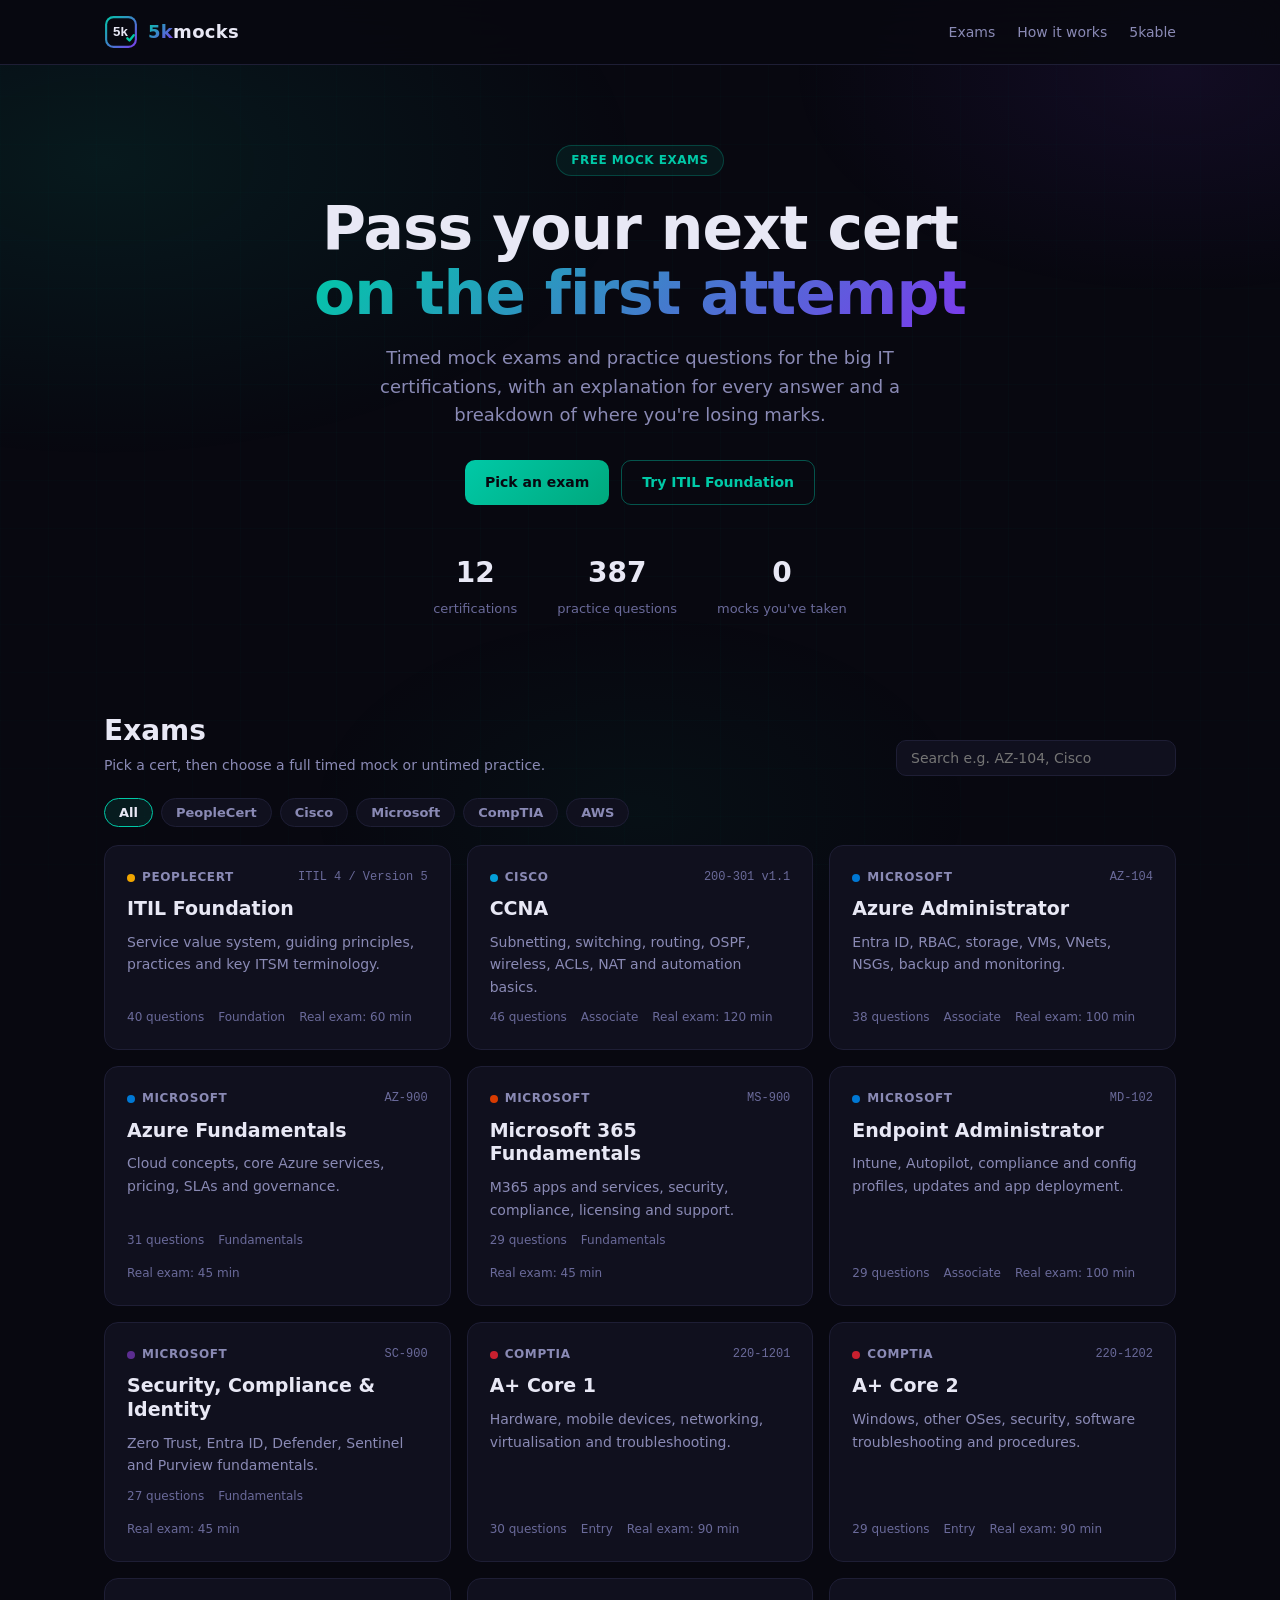
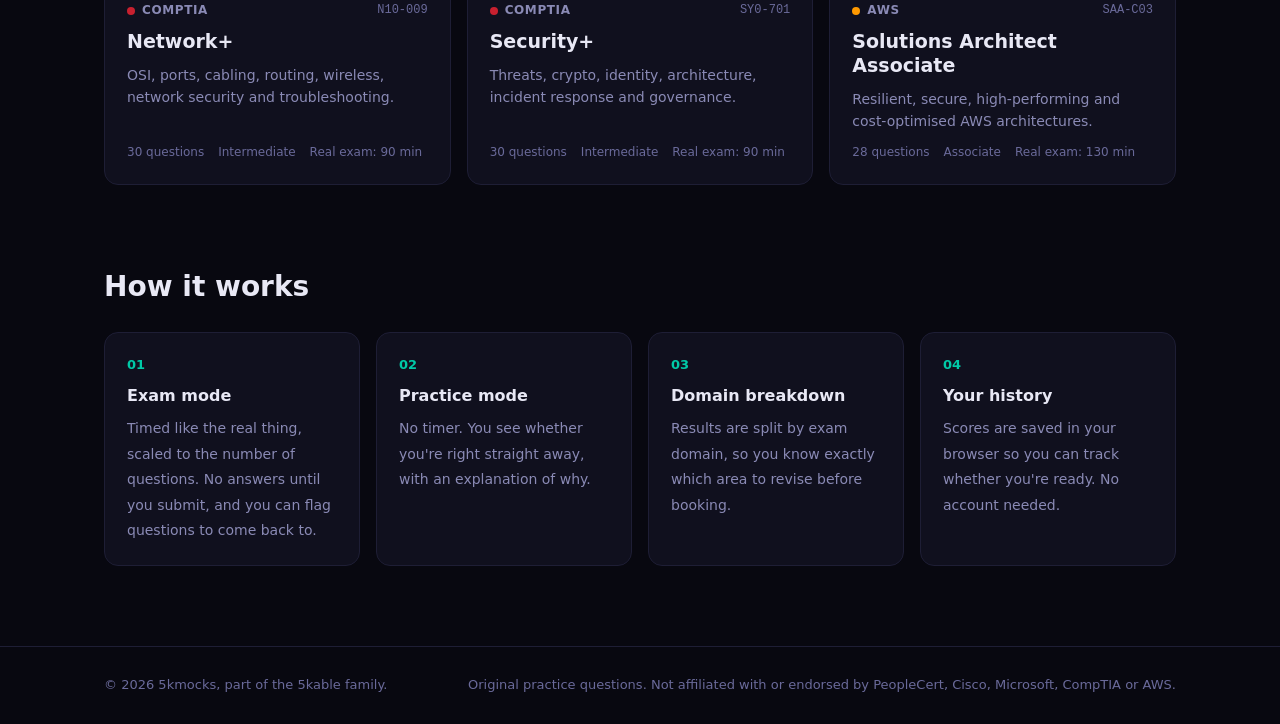
==== index.html @ a6d93359 "Create 5kmocks: mock exams for ITIL, CCNA, AZ-104 and other IT certs Static site with timed exam mod" ====
<!DOCTYPE html>
<html lang="en">
<head>
<meta charset="UTF-8">
<meta name="viewport" content="width=device-width, initial-scale=1.0">
<title>5kmocks | Free IT Certification Mock Exams</title>
<meta name="description" content="Free timed mock exams and practice questions for ITIL, CCNA, AZ-104, AZ-900, MS-900, MD-102, SC-900, CompTIA A+, Network+, Security+ and AWS SAA.">
<meta property="og:title" content="5kmocks | Free IT Certification Mock Exams">
<meta property="og:description" content="Timed mock exams with explanations for the big IT certs. From the makers of 5kable.">
<meta property="og:type" content="website">
<meta name="theme-color" content="#080810">
<link rel="icon" href="favicon.svg" type="image/svg+xml">
<link rel="stylesheet" href="assets/style.css">
</head>
<body>
<nav>
  <div class="wrap">
    <a class="logo" href="./"><img src="assets/logo.svg" alt=""><span><b class="grad-text">5k</b>mocks</span></a>
    <div class="nav-links">
      <a href="#exams">Exams</a>
      <a href="#how" class="hide-sm">How it works</a>
      <a href="https://5kable.net" class="hide-sm">5kable</a>
    </div>
  </div>
</nav>

<header class="hero">
  <div class="wrap">
    <span class="pill">Free mock exams</span>
    <h1>Pass your next cert<br><span class="grad-text">on the first attempt</span></h1>
    <p>Timed mock exams and practice questions for the big IT certifications, with an explanation for every answer and a breakdown of where you're losing marks.</p>
    <div class="hero-cta">
      <a class="btn btn-primary" href="#exams">Pick an exam</a>
      <a class="btn btn-outline" href="exam.html?cert=itil">Try ITIL Foundation</a>
    </div>
    <div class="stats">
      <div class="stat"><b id="statCerts">-</b><span>certifications</span></div>
      <div class="stat"><b id="statQs">-</b><span>practice questions</span></div>
      <div class="stat"><b id="statTaken">0</b><span>mocks you've taken</span></div>
    </div>
  </div>
</header>

<section id="exams">
  <div class="wrap">
    <div class="section-head">
      <div>
        <h2>Exams</h2>
        <p>Pick a cert, then choose a full timed mock or untimed practice.</p>
      </div>
      <input class="search" id="search" type="search" placeholder="Search e.g. AZ-104, Cisco" aria-label="Search exams">
    </div>
    <div class="filters" id="filters" style="margin-bottom:18px"></div>
    <div class="grid" id="grid"></div>
  </div>
</section>

<section id="how">
  <div class="wrap">
    <div class="section-head"><div><h2>How it works</h2></div></div>
    <div class="how">
      <div><em>01</em><b>Exam mode</b><span>Timed like the real thing, scaled to the number of questions. No answers until you submit, and you can flag questions to come back to.</span></div>
      <div><em>02</em><b>Practice mode</b><span>No timer. You see whether you're right straight away, with an explanation of why.</span></div>
      <div><em>03</em><b>Domain breakdown</b><span>Results are split by exam domain, so you know exactly which area to revise before booking.</span></div>
      <div><em>04</em><b>Your history</b><span>Scores are saved in your browser so you can track whether you're ready. No account needed.</span></div>
    </div>
  </div>
</section>

<footer>
  <div class="wrap">
    <span>&copy; <span id="yr"></span> 5kmocks, part of the 5kable family.</span>
    <span>Original practice questions. Not affiliated with or endorsed by PeopleCert, Cisco, Microsoft, CompTIA or AWS.</span>
  </div>
</footer>

<script src="assets/certs.js"></script>
<script src="data/itil.js"></script>
<script src="data/ccna.js"></script>
<script src="data/az104.js"></script>
<script src="data/az900.js"></script>
<script src="data/ms900.js"></script>
<script src="data/md102.js"></script>
<script src="data/sc900.js"></script>
<script src="data/aplus1.js"></script>
<script src="data/aplus2.js"></script>
<script src="data/netplus.js"></script>
<script src="data/secplus.js"></script>
<script src="data/awssaa.js"></script>
<script src="assets/home.js"></script>
</body>
</html>
---- assets/style.css ----
/* 5kmocks shares 5kable's palette so the two read as one family. */
:root {
  --bg: #080810;
  --bg2: #0d0d18;
  --card: #10101e;
  --card2: #14142a;
  --border: #1e1e35;
  --border2: #2a2a45;
  --teal: #00c9a7;
  --teal2: #00a87d;
  --purple: #7c3aed;
  --text: #e8e8f5;
  --muted: #8a8ab5;
  --dim: #6a6a9a;
  --red: #ff4c6a;
  --gold: #f0a500;
  --grad: linear-gradient(135deg, #00c9a7, #7c3aed);
}
* { box-sizing: border-box; margin: 0; padding: 0; }
html { scroll-behavior: smooth; }
body {
  background: var(--bg); color: var(--text);
  font-family: 'Segoe UI', system-ui, Arial, sans-serif; line-height: 1.6;
  min-height: 100vh; overflow-x: hidden;
}
body::before {
  content: ''; position: fixed; inset: 0; pointer-events: none; z-index: -1;
  background:
    radial-gradient(ellipse 70% 55% at 8% 18%, rgba(0,201,167,0.09) 0%, transparent 60%),
    radial-gradient(ellipse 55% 45% at 92% 8%, rgba(124,58,237,0.09) 0%, transparent 55%),
    radial-gradient(ellipse 45% 38% at 50% 90%, rgba(0,168,125,0.05) 0%, transparent 58%);
}
body::after {
  content: ''; position: fixed; inset: 0; pointer-events: none; z-index: -1;
  background-image:
    linear-gradient(rgba(0,201,167,0.025) 1px, transparent 1px),
    linear-gradient(90deg, rgba(0,201,167,0.025) 1px, transparent 1px);
  background-size: 48px 48px;
  mask-image: radial-gradient(ellipse 110% 110% at 50% 50%, black 20%, transparent 100%);
}
a { color: var(--teal); }
.wrap { max-width: 1120px; margin: 0 auto; padding: 0 24px; }
.grad-text { background: var(--grad); -webkit-background-clip: text; background-clip: text; -webkit-text-fill-color: transparent; }

/* Nav */
nav {
  position: sticky; top: 0; z-index: 50;
  background: rgba(8,8,16,0.9); backdrop-filter: blur(20px);
  border-bottom: 1px solid var(--border);
}
nav .wrap { display: flex; align-items: center; justify-content: space-between; height: 64px; }
.logo { display: flex; align-items: center; gap: 10px; text-decoration: none; color: var(--text); font-weight: 800; font-size: 18px; letter-spacing: .3px; }
.logo img { width: 34px; height: 34px; }
.logo b { font-weight: 800; }
.nav-links { display: flex; gap: 22px; align-items: center; }
.nav-links a { color: var(--muted); text-decoration: none; font-size: 14px; font-weight: 500; transition: color .2s; }
.nav-links a:hover { color: var(--text); }

/* Buttons */
.btn {
  display: inline-flex; align-items: center; justify-content: center; gap: 8px;
  padding: 10px 20px; border-radius: 10px; font-size: 14px; font-weight: 600;
  cursor: pointer; border: none; text-decoration: none; transition: all .2s; font-family: inherit;
}
.btn-primary { background: linear-gradient(135deg, #00c9a7, #00a87d); color: #080810; font-weight: 700; }
.btn-primary:hover { opacity: .92; transform: translateY(-1px); }
.btn-outline { background: transparent; border: 1px solid rgba(0,201,167,0.4); color: var(--teal); }
.btn-outline:hover { background: var(--teal); color: #080810; }
.btn-ghost { background: var(--card2); border: 1px solid var(--border2); color: var(--text); }
.btn-ghost:hover { border-color: var(--teal); }
.btn:disabled { opacity: .4; cursor: not-allowed; transform: none; }
.btn-sm { padding: 7px 14px; font-size: 13px; border-radius: 8px; }

/* Hero */
.hero { padding: 80px 0 48px; text-align: center; }
.pill {
  display: inline-block; padding: 5px 14px; border-radius: 999px; font-size: 12px; font-weight: 600;
  letter-spacing: .5px; text-transform: uppercase; color: var(--teal);
  background: rgba(0,201,167,0.08); border: 1px solid rgba(0,201,167,0.25); margin-bottom: 20px;
}
.hero h1 { font-size: clamp(34px, 6vw, 60px); line-height: 1.08; font-weight: 800; letter-spacing: -1px; margin-bottom: 18px; }
.hero p { color: var(--muted); font-size: 18px; max-width: 620px; margin: 0 auto 30px; }
.hero-cta { display: flex; gap: 12px; justify-content: center; flex-wrap: wrap; }
.stats { display: flex; gap: 40px; justify-content: center; margin-top: 46px; flex-wrap: wrap; }
.stat b { display: block; font-size: 28px; font-weight: 800; }
.stat span { color: var(--dim); font-size: 13px; }

/* Catalogue */
section { padding: 40px 0; }
.section-head { display: flex; align-items: end; justify-content: space-between; gap: 16px; margin-bottom: 22px; flex-wrap: wrap; }
.section-head h2 { font-size: 28px; font-weight: 800; }
.section-head p { color: var(--muted); font-size: 14px; }
.filters { display: flex; gap: 8px; flex-wrap: wrap; }
.chip {
  padding: 6px 14px; border-radius: 999px; font-size: 13px; font-weight: 600; cursor: pointer;
  background: var(--card); border: 1px solid var(--border); color: var(--muted); font-family: inherit;
}
.chip.on, .chip:hover { color: var(--text); border-color: var(--teal); }
.chip.on { background: rgba(0,201,167,0.1); }
.search {
  width: 100%; max-width: 280px; padding: 9px 14px; border-radius: 10px; font-size: 14px;
  background: var(--card); border: 1px solid var(--border); color: var(--text); font-family: inherit;
}
.search:focus { outline: none; border-color: var(--teal); }
.grid { display: grid; grid-template-columns: repeat(auto-fill, minmax(300px, 1fr)); gap: 16px; }
.card {
  position: relative; background: var(--card); border: 1px solid var(--border); border-radius: 14px;
  padding: 22px; display: flex; flex-direction: column; gap: 10px; text-decoration: none; color: var(--text);
  transition: border-color .2s, transform .2s;
}
.card:hover { border-color: rgba(0,201,167,0.5); transform: translateY(-2px); }
.card-top { display: flex; align-items: center; justify-content: space-between; gap: 10px; }
.vendor { font-size: 12px; font-weight: 700; text-transform: uppercase; letter-spacing: .6px; display: flex; align-items: center; gap: 7px; color: var(--muted); }
.vendor i { width: 8px; height: 8px; border-radius: 50%; display: inline-block; }
.code { font-size: 12px; color: var(--dim); font-family: Consolas, monospace; }
.card h3 { font-size: 19px; font-weight: 700; line-height: 1.25; }
.card p { color: var(--muted); font-size: 14px; flex: 1; }
.meta { display: flex; gap: 14px; font-size: 12px; color: var(--dim); flex-wrap: wrap; }
.best { font-size: 12px; font-weight: 700; padding: 3px 9px; border-radius: 999px; }
.best.pass { color: var(--teal); background: rgba(0,201,167,0.1); }
.best.fail { color: var(--red); background: rgba(255,76,106,0.1); }
.empty { color: var(--dim); text-align: center; padding: 40px; }

/* How it works */
.how { display: grid; grid-template-columns: repeat(auto-fit, minmax(240px, 1fr)); gap: 16px; }
.how div { background: var(--card); border: 1px solid var(--border); border-radius: 14px; padding: 22px; }
.how b { display: block; margin-bottom: 6px; font-size: 16px; }
.how span { color: var(--muted); font-size: 14px; }
.how em { font-style: normal; font-weight: 800; font-size: 13px; color: var(--teal); display: block; margin-bottom: 8px; }

footer { border-top: 1px solid var(--border); margin-top: 40px; padding: 28px 0; color: var(--dim); font-size: 13px; }
footer .wrap { display: flex; justify-content: space-between; gap: 16px; flex-wrap: wrap; }

/* ---------- Exam page ---------- */
.panel { background: var(--card); border: 1px solid var(--border); border-radius: 16px; padding: 28px; }
.lobby { max-width: 760px; margin: 40px auto; }
.lobby h1 { font-size: 32px; font-weight: 800; line-height: 1.2; margin: 6px 0 8px; }
.lobby .lead { color: var(--muted); margin-bottom: 22px; }
.facts { display: grid; grid-template-columns: repeat(auto-fit, minmax(150px, 1fr)); gap: 10px; margin-bottom: 24px; }
.fact { background: var(--card2); border: 1px solid var(--border); border-radius: 12px; padding: 12px 14px; }
.fact span { font-size: 12px; color: var(--dim); display: block; }
.fact b { font-size: 15px; }
.modes { display: grid; grid-template-columns: repeat(auto-fit, minmax(200px, 1fr)); gap: 12px; margin-bottom: 22px; }
.mode {
  text-align: left; background: var(--card2); border: 1px solid var(--border2); border-radius: 12px;
  padding: 16px; cursor: pointer; color: var(--text); font-family: inherit; transition: border-color .2s;
}
.mode:hover { border-color: var(--teal); }
.mode.on { border-color: var(--teal); background: rgba(0,201,167,0.07); }
.mode b { display: block; font-size: 15px; margin-bottom: 4px; }
.mode span { font-size: 13px; color: var(--muted); }
.opts-row { display: flex; gap: 16px; flex-wrap: wrap; align-items: center; margin-bottom: 22px; font-size: 14px; color: var(--muted); }
.opts-row label { display: flex; gap: 8px; align-items: center; cursor: pointer; }
.opts-row select { background: var(--card2); color: var(--text); border: 1px solid var(--border2); border-radius: 8px; padding: 6px 10px; font-family: inherit; }
.note { font-size: 13px; color: var(--dim); margin-top: 14px; }
.history { margin-top: 26px; }
.history h3 { font-size: 15px; margin-bottom: 10px; }
.history table { width: 100%; border-collapse: collapse; font-size: 13px; }
.history td, .history th { padding: 8px 6px; border-bottom: 1px solid var(--border); text-align: left; }
.history th { color: var(--dim); font-weight: 600; }

.exam { display: grid; grid-template-columns: 1fr 260px; gap: 20px; margin: 24px auto 60px; align-items: start; }
.exam-bar { display: flex; justify-content: space-between; align-items: center; gap: 12px; margin-bottom: 16px; flex-wrap: wrap; }
.exam-bar .title { font-weight: 700; }
.timer { font-family: Consolas, monospace; font-size: 18px; font-weight: 700; padding: 6px 12px; border-radius: 8px; background: var(--card2); border: 1px solid var(--border2); }
.timer.low { color: var(--red); border-color: rgba(255,76,106,0.5); }
.progress { height: 4px; background: var(--border); border-radius: 4px; margin-bottom: 22px; overflow: hidden; }
.progress div { height: 100%; background: var(--grad); transition: width .3s; }
.qnum { font-size: 13px; color: var(--dim); margin-bottom: 6px; display: flex; gap: 10px; flex-wrap: wrap; }
.qnum .dom { color: var(--muted); }
.qtext { font-size: 18px; font-weight: 600; margin-bottom: 8px; white-space: pre-line; }
.qhint { font-size: 13px; color: var(--gold); margin-bottom: 14px; font-weight: 600; }
.answers { display: flex; flex-direction: column; gap: 10px; margin-top: 12px; }
.ans {
  display: flex; gap: 12px; align-items: flex-start; text-align: left; width: 100%;
  background: var(--card2); border: 1px solid var(--border2); border-radius: 12px; padding: 14px 16px;
  color: var(--text); font-size: 15px; cursor: pointer; font-family: inherit; transition: border-color .15s, background .15s;
}
.ans:hover:not(:disabled) { border-color: rgba(0,201,167,0.6); }
.ans .key {
  flex-shrink: 0; width: 26px; height: 26px; border-radius: 7px; display: grid; place-items: center;
  font-size: 13px; font-weight: 700; background: var(--card); border: 1px solid var(--border2); color: var(--muted);
}
.ans.sel { border-color: var(--teal); background: rgba(0,201,167,0.08); }
.ans.sel .key { background: var(--teal); color: #080810; border-color: var(--teal); }
.ans.right { border-color: var(--teal); background: rgba(0,201,167,0.12); }
.ans.wrong { border-color: var(--red); background: rgba(255,76,106,0.1); }
.ans.wrong .key { background: var(--red); color: #fff; border-color: var(--red); }
.ans:disabled { cursor: default; }
.explain { margin-top: 16px; padding: 16px; border-radius: 12px; background: var(--bg2); border: 1px solid var(--border); font-size: 14px; color: var(--muted); }
.explain b { color: var(--text); }
.explain.ok b.verdict { color: var(--teal); }
.explain.bad b.verdict { color: var(--red); }
.exam-nav { display: flex; justify-content: space-between; gap: 10px; margin-top: 22px; flex-wrap: wrap; }
.side { position: sticky; top: 84px; }
.side h4 { font-size: 13px; color: var(--dim); font-weight: 600; margin-bottom: 10px; }
.dots { display: grid; grid-template-columns: repeat(6, 1fr); gap: 6px; margin-bottom: 16px; }
.dot {
  aspect-ratio: 1; border-radius: 7px; font-size: 12px; font-weight: 600; cursor: pointer; font-family: inherit;
  background: var(--card2); border: 1px solid var(--border2); color: var(--muted); position: relative;
}
.dot.done { background: rgba(0,201,167,0.15); color: var(--text); border-color: rgba(0,201,167,0.35); }
.dot.cur { outline: 2px solid var(--teal); outline-offset: 1px; }
.dot.flag::after { content: ''; position: absolute; top: 3px; right: 3px; width: 6px; height: 6px; border-radius: 50%; background: var(--gold); }
.dot.r { background: rgba(0,201,167,0.2); border-color: var(--teal); color: var(--text); }
.dot.w { background: rgba(255,76,106,0.15); border-color: var(--red); color: var(--text); }
.legend { font-size: 12px; color: var(--dim); display: flex; flex-direction: column; gap: 4px; margin-bottom: 16px; }
.flag-btn.on { color: var(--gold); border-color: var(--gold); }

/* Results */
.result { max-width: 860px; margin: 40px auto 60px; }
.score-ring { display: flex; align-items: center; gap: 28px; flex-wrap: wrap; margin-bottom: 24px; }
.ring { width: 140px; height: 140px; border-radius: 50%; display: grid; place-items: center; flex-shrink: 0; }
.ring div { width: 112px; height: 112px; border-radius: 50%; background: var(--card); display: grid; place-items: center; text-align: center; }
.ring b { font-size: 30px; font-weight: 800; line-height: 1; color: var(--text); }
.score-ring > div:last-child { flex: 1; min-width: 240px; }
.ring span { font-size: 12px; color: var(--dim); }
.verdict-big { font-size: 30px; font-weight: 800; }
.verdict-big.pass { color: var(--teal); }
.verdict-big.fail { color: var(--red); }
.bars { display: flex; flex-direction: column; gap: 12px; margin: 10px 0 26px; }
.bar-row { display: grid; grid-template-columns: 200px 1fr 60px; gap: 12px; align-items: center; font-size: 14px; }
.bar { height: 8px; background: var(--border); border-radius: 8px; overflow: hidden; }
.bar div { height: 100%; border-radius: 8px; }
.review-list { display: flex; flex-direction: column; gap: 14px; margin-top: 16px; }
.review-item { background: var(--card2); border: 1px solid var(--border); border-radius: 12px; padding: 16px; }
.review-item.bad { border-left: 3px solid var(--red); }
.review-item.ok { border-left: 3px solid var(--teal); }
.review-item .q { font-weight: 600; margin-bottom: 8px; white-space: pre-line; }
.review-item ul { list-style: none; display: flex; flex-direction: column; gap: 4px; font-size: 14px; margin-bottom: 8px; }
.review-item li { color: var(--muted); }
.review-item li.c { color: var(--teal); font-weight: 600; }
.review-item li.x { color: var(--red); text-decoration: line-through; }
.review-item .e { font-size: 13px; color: var(--dim); }
.tabs { display: flex; gap: 8px; margin-top: 8px; flex-wrap: wrap; }

@media (max-width: 860px) {
  .exam { grid-template-columns: 1fr; }
  .side { position: static; order: -1; }
  .dots { grid-template-columns: repeat(10, 1fr); }
  .bar-row { grid-template-columns: 120px 1fr 48px; font-size: 13px; }
}
@media (max-width: 600px) {
  .wrap { padding: 0 16px; }
  .nav-links a.hide-sm { display: none; }
  .hero { padding: 56px 0 32px; }
  .panel { padding: 20px; }
  .dots { grid-template-columns: repeat(8, 1fr); }
  .qtext { font-size: 16px; }
}
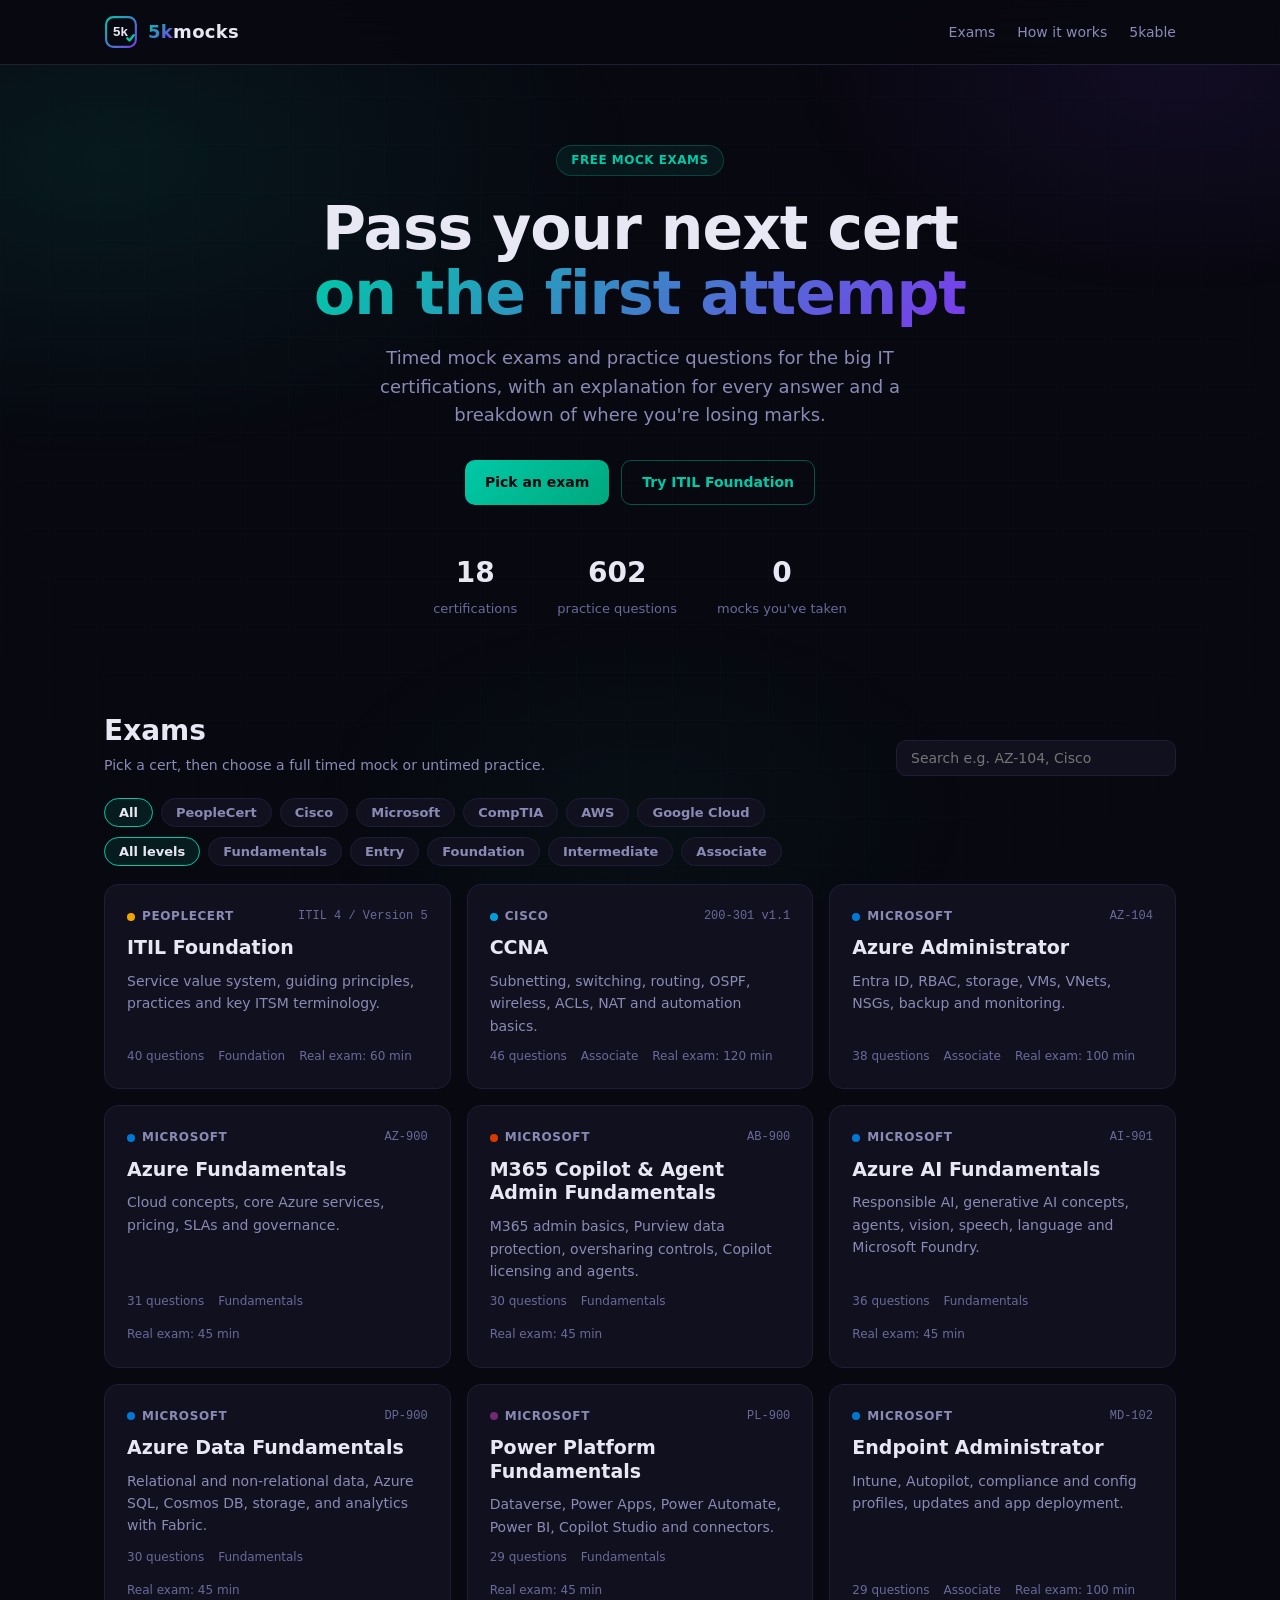
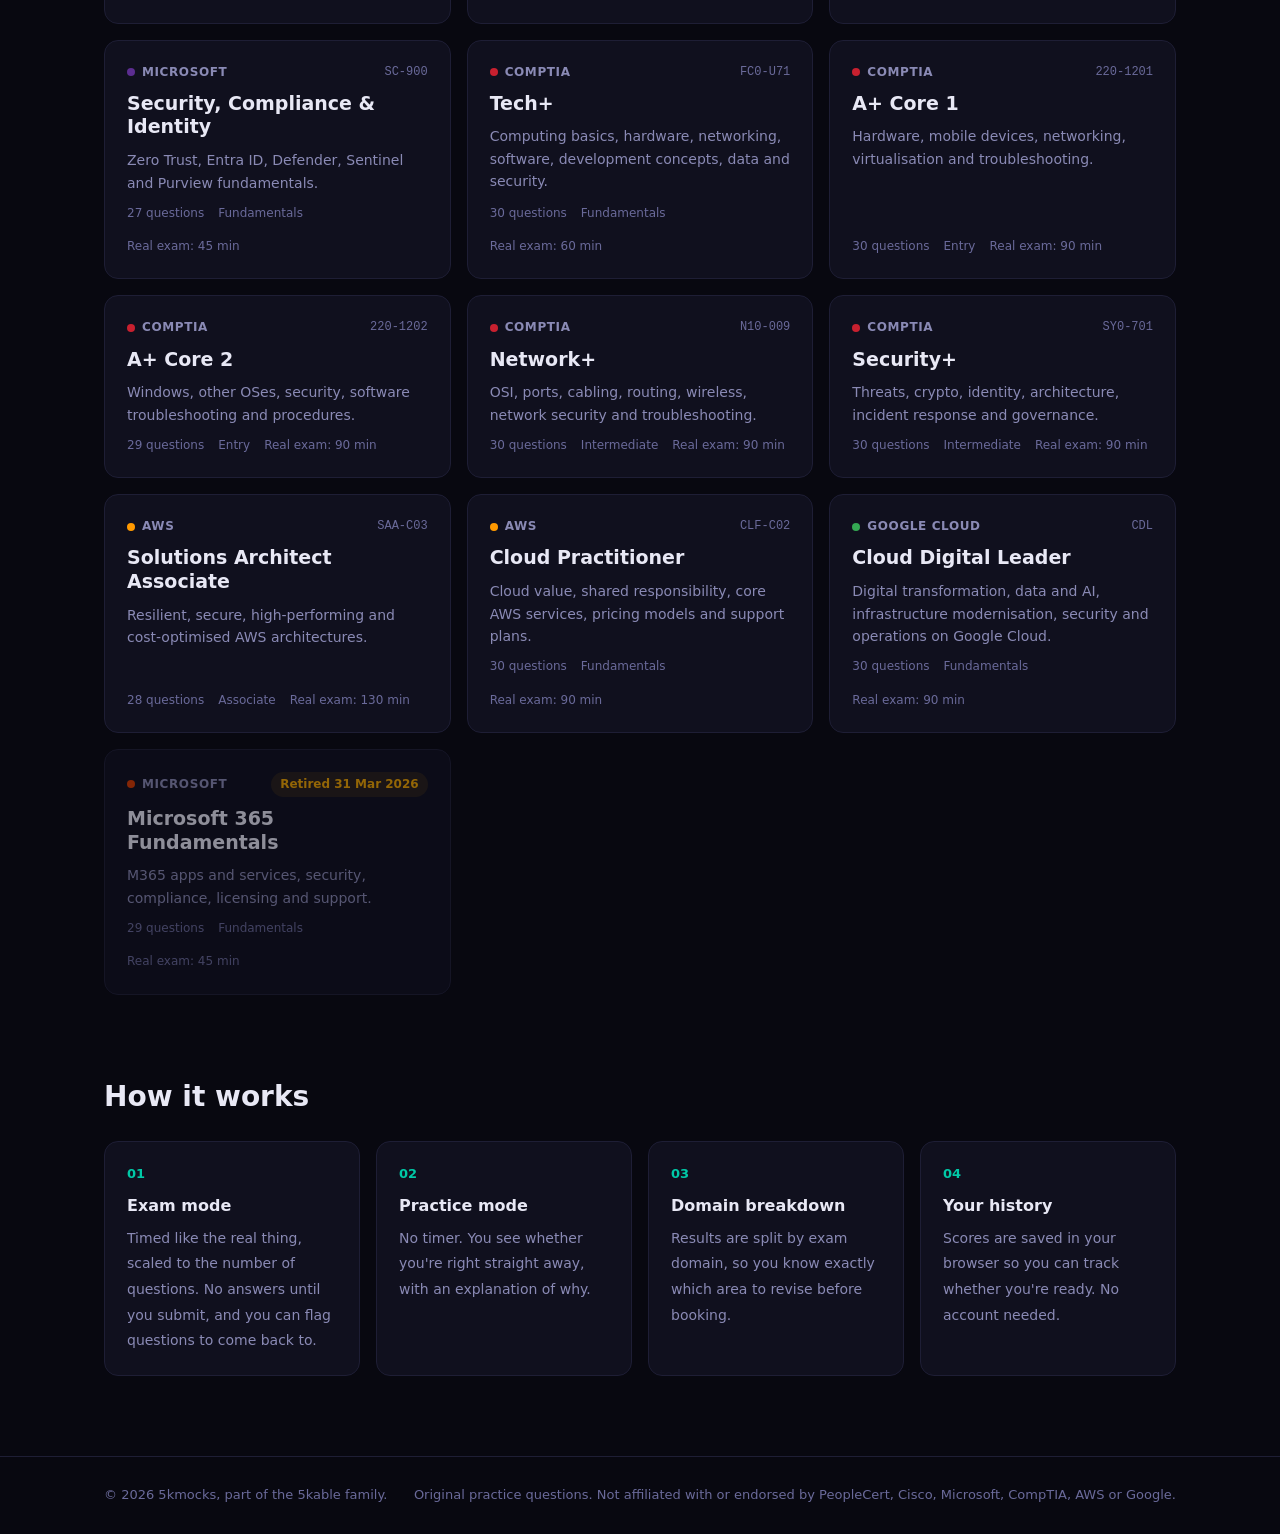
==== commit f194a781: "Add seven fundamentals exams and a level filter New banks: AB-900, AI-901, DP-900, PL-900, CompTIA T" ====
--- a/index.html
+++ b/index.html
@@ -4,7 +4,7 @@
 <meta charset="UTF-8">
 <meta name="viewport" content="width=device-width, initial-scale=1.0">
 <title>5kmocks | Free IT Certification Mock Exams</title>
-<meta name="description" content="Free timed mock exams and practice questions for ITIL, CCNA, AZ-104, AZ-900, MS-900, MD-102, SC-900, CompTIA A+, Network+, Security+ and AWS SAA.">
+<meta name="description" content="Free timed mock exams and practice questions for ITIL, CCNA, AZ-104, AZ-900, AB-900, AI-901, DP-900, PL-900, MD-102, SC-900, CompTIA Tech+, A+, Network+, Security+, AWS and Google Cloud.">
 <meta property="og:title" content="5kmocks | Free IT Certification Mock Exams">
 <meta property="og:description" content="Timed mock exams with explanations for the big IT certs. From the makers of 5kable.">
 <meta property="og:type" content="website">
@@ -50,7 +50,8 @@
       </div>
       <input class="search" id="search" type="search" placeholder="Search e.g. AZ-104, Cisco" aria-label="Search exams">
     </div>
-    <div class="filters" id="filters" style="margin-bottom:18px"></div>
+    <div class="filters" id="filters" style="margin-bottom:10px"></div>
+    <div class="filters" id="levels" style="margin-bottom:18px"></div>
     <div class="grid" id="grid"></div>
   </div>
 </section>
@@ -70,7 +71,7 @@
 <footer>
   <div class="wrap">
     <span>&copy; <span id="yr"></span> 5kmocks, part of the 5kable family.</span>
-    <span>Original practice questions. Not affiliated with or endorsed by PeopleCert, Cisco, Microsoft, CompTIA or AWS.</span>
+    <span>Original practice questions. Not affiliated with or endorsed by PeopleCert, Cisco, Microsoft, CompTIA, AWS or Google.</span>
   </div>
 </footer>
 
@@ -80,13 +81,20 @@
 <script src="data/az104.js"></script>
 <script src="data/az900.js"></script>
 <script src="data/ms900.js"></script>
+<script src="data/ab900.js"></script>
+<script src="data/ai901.js"></script>
+<script src="data/dp900.js"></script>
+<script src="data/pl900.js"></script>
 <script src="data/md102.js"></script>
 <script src="data/sc900.js"></script>
+<script src="data/techplus.js"></script>
 <script src="data/aplus1.js"></script>
 <script src="data/aplus2.js"></script>
 <script src="data/netplus.js"></script>
 <script src="data/secplus.js"></script>
 <script src="data/awssaa.js"></script>
+<script src="data/awsclf.js"></script>
+<script src="data/gcdl.js"></script>
 <script src="assets/home.js"></script>
 </body>
 </html>
--- a/assets/style.css
+++ b/assets/style.css
@@ -248,3 +248,8 @@
   .dots { grid-template-columns: repeat(8, 1fr); }
   .qtext { font-size: 16px; }
 }
+.best.retired { color: var(--gold); background: rgba(240,165,0,0.1); }
+.card.is-retired { opacity: .6; }
+.card.is-retired:hover { opacity: 1; }
+.retired-banner { background: rgba(240,165,0,0.08); border: 1px solid rgba(240,165,0,0.35); color: var(--text); border-radius: 12px; padding: 12px 14px; font-size: 14px; margin-bottom: 18px; }
+.retired-banner a { color: var(--gold); font-weight: 600; }
